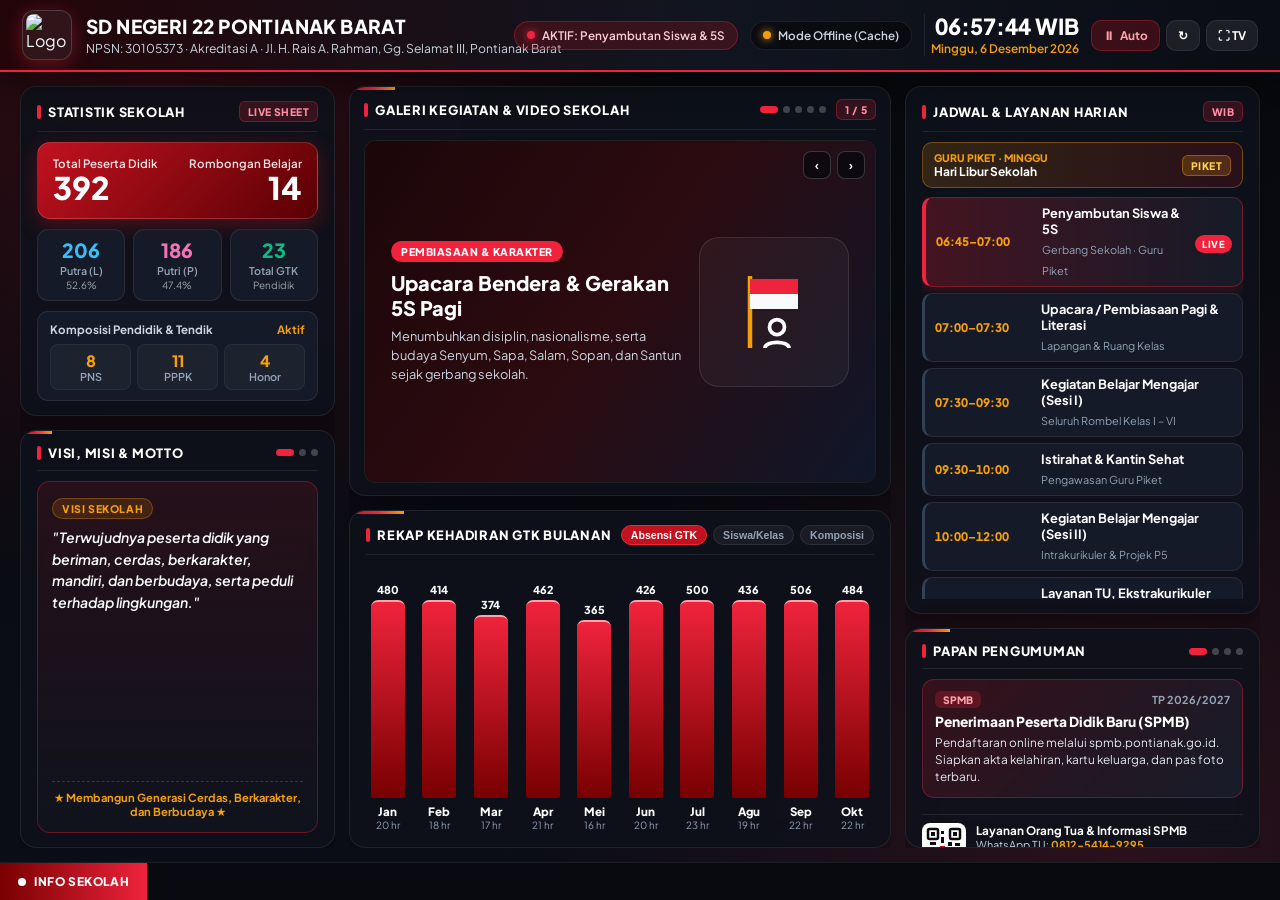
==== live-tv.html @ ff32690c "Upload lengkap beserta folder assets" ====
<!DOCTYPE html>
<html lang="id">
<head>
  <meta charset="UTF-8" />
  <meta name="viewport" content="width=device-width, initial-scale=1.0" />
  <title>Live TV Informasi — SD Negeri 22 Pontianak Barat</title>
  <link rel="preconnect" href="https://fonts.googleapis.com">
  <link rel="preconnect" href="https://fonts.gstatic.com" crossorigin>
  <link href="https://fonts.googleapis.com/css2?family=Plus+Jakarta+Sans:wght@400;500;600;700;800&display=swap" rel="stylesheet">
  <style>
    :root {
      --bg-void: #06080d;
      --bg-panel: rgba(14, 18, 27, 0.88);
      --bg-card: rgba(23, 29, 43, 0.85);
      --bg-card-hover: rgba(32, 40, 58, 0.95);
      --border: rgba(255, 255, 255, 0.08);
      --border-red: rgba(239, 35, 60, 0.35);
      --primary: #c1121f;
      --primary-bright: #ef233c;
      --primary-dark: #780000;
      --accent-gold: #f59e0b;
      --accent-emerald: #10b981;
      --accent-sky: #38bdf8;
      --accent-pink: #f472b6;
      --text-main: #f8fafc;
      --text-sub: #cbd5e1;
      --text-muted: #94a3b8;
    }

    * {
      box-sizing: border-box;
      margin: 0;
      padding: 0;
    }

    body {
      font-family: 'Plus Jakarta Sans', sans-serif;
      background-color: var(--bg-void);
      background-image:
        radial-gradient(circle at 12% 8%, rgba(193, 18, 31, 0.22) 0%, transparent 38%),
        radial-gradient(circle at 88% 92%, rgba(239, 35, 60, 0.14) 0%, transparent 42%),
        linear-gradient(180deg, #06080d 0%, #0b0e16 100%);
      color: var(--text-main);
      height: 100vh;
      overflow: hidden;
      display: flex;
      flex-direction: column;
      user-select: none;
    }

    /* ================= HEADER ================= */
    header {
      background: linear-gradient(90deg, rgba(36, 6, 10, 0.96) 0%, rgba(18, 22, 33, 0.96) 55%, rgba(10, 13, 20, 0.98) 100%);
      border-bottom: 2px solid var(--primary-bright);
      box-shadow: 0 6px 28px rgba(0, 0, 0, 0.55);
      padding: 10px 22px;
      display: flex;
      align-items: center;
      justify-content: space-between;
      gap: 14px;
      flex-shrink: 0;
      z-index: 20;
    }

    .brand {
      display: flex;
      align-items: center;
      gap: 14px;
      min-width: 0;
    }

    .brand-logo {
      width: 50px;
      height: 50px;
      object-fit: contain;
      border-radius: 12px;
      background: rgba(255, 255, 255, 0.06);
      padding: 3px;
      border: 1px solid rgba(255, 255, 255, 0.16);
      box-shadow: 0 4px 18px rgba(239, 35, 60, 0.35);
      flex-shrink: 0;
    }

    .brand-text h1 {
      font-size: 1.2rem;
      font-weight: 800;
      letter-spacing: 0.4px;
      color: #ffffff;
      display: flex;
      align-items: center;
      gap: 8px;
      flex-wrap: wrap;
    }

    .akreditasi-pill {
      font-size: 0.65rem;
      font-weight: 800;
      background: linear-gradient(135deg, #f59e0b, #d97706);
      color: #090b10;
      padding: 2px 8px;
      border-radius: 999px;
      letter-spacing: 0.5px;
    }

    .brand-text p {
      font-size: 0.76rem;
      color: var(--text-sub);
      margin-top: 2px;
      white-space: nowrap;
      overflow: hidden;
      text-overflow: ellipsis;
    }

    .header-right {
      display: flex;
      align-items: center;
      gap: 12px;
      flex-shrink: 0;
    }

    .status-chip {
      display: flex;
      align-items: center;
      gap: 7px;
      background: rgba(0, 0, 0, 0.42);
      border: 1px solid var(--border);
      padding: 6px 12px;
      border-radius: 999px;
      font-size: 0.73rem;
      font-weight: 600;
      color: var(--text-sub);
    }

    .status-chip.kbm-live {
      background: rgba(193, 18, 31, 0.22);
      border-color: var(--border-red);
      color: #fecdd3;
    }

    .dot {
      width: 8px;
      height: 8px;
      border-radius: 50%;
      background: var(--accent-emerald);
      box-shadow: 0 0 8px var(--accent-emerald);
      animation: pulse 2s infinite;
      flex-shrink: 0;
    }

    .dot.red {
      background: var(--primary-bright);
      box-shadow: 0 0 8px var(--primary-bright);
    }

    .dot.offline {
      background: var(--accent-gold);
      box-shadow: 0 0 8px var(--accent-gold);
    }

    @keyframes pulse {
      0%, 100% { opacity: 1; transform: scale(1); }
      50% { opacity: 0.45; transform: scale(0.85); }
    }

    .clock-box {
      text-align: right;
      padding-left: 6px;
      border-left: 1px solid var(--border);
    }

    .clock-time {
      font-size: 1.38rem;
      font-weight: 800;
      font-variant-numeric: tabular-nums;
      color: #ffffff;
      line-height: 1.1;
    }

    .clock-date {
      font-size: 0.74rem;
      color: var(--accent-gold);
      font-weight: 600;
      margin-top: 2px;
    }

    .ctrl-group {
      display: flex;
      align-items: center;
      gap: 6px;
    }

    .btn-ctrl {
      background: rgba(255, 255, 255, 0.07);
      border: 1px solid var(--border);
      color: #fff;
      padding: 7px 11px;
      border-radius: 10px;
      cursor: pointer;
      font-family: inherit;
      font-size: 0.74rem;
      font-weight: 700;
      display: inline-flex;
      align-items: center;
      gap: 5px;
      transition: all 0.2s ease;
    }

    .btn-ctrl:hover {
      background: var(--primary);
      border-color: var(--primary-bright);
    }

    .btn-ctrl.active-auto {
      background: rgba(193, 18, 31, 0.25);
      border-color: var(--border-red);
      color: #fda4af;
    }

    /* ================= MAIN 3-COLUMN GRID ================= */
    main {
      flex: 1;
      display: grid;
      grid-template-columns: 315px 1fr 355px;
      gap: 14px;
      padding: 14px 20px;
      overflow: hidden;
    }

    .col-stack {
      display: flex;
      flex-direction: column;
      gap: 14px;
      overflow: hidden;
      min-height: 0;
    }

    .panel {
      background: var(--bg-panel);
      backdrop-filter: blur(14px);
      border: 1px solid var(--border);
      border-radius: 16px;
      padding: 14px 16px;
      display: flex;
      flex-direction: column;
      overflow: hidden;
      position: relative;
      box-shadow: 0 10px 30px rgba(0, 0, 0, 0.35);
    }

    .panel-header {
      display: flex;
      align-items: center;
      justify-content: space-between;
      gap: 8px;
      padding-bottom: 9px;
      margin-bottom: 10px;
      border-bottom: 1px solid var(--border);
      flex-shrink: 0;
    }

    .panel-title {
      font-size: 0.8rem;
      font-weight: 800;
      text-transform: uppercase;
      letter-spacing: 0.75px;
      color: #ffffff;
      display: flex;
      align-items: center;
      gap: 7px;
    }

    .panel-title::before {
      content: "";
      width: 4px;
      height: 14px;
      border-radius: 4px;
      background: var(--primary-bright);
      display: inline-block;
    }

    .badge-tag {
      font-size: 0.65rem;
      font-weight: 800;
      background: rgba(239, 35, 60, 0.18);
      color: #ff8fa3;
      padding: 3px 8px;
      border-radius: 6px;
      border: 1px solid rgba(239, 35, 60, 0.35);
      letter-spacing: 0.4px;
    }

    /* Progress Bar untuk Auto-Swipe */
    .swipe-progress {
      position: absolute;
      top: 0;
      left: 0;
      height: 3px;
      width: 0%;
      background: linear-gradient(90deg, var(--primary), var(--primary-bright), var(--accent-gold));
      transition: width 0.25s linear;
      z-index: 10;
    }

    /* Dots Navigasi Carousel */
    .carousel-dots {
      display: flex;
      align-items: center;
      gap: 5px;
    }

    .c-dot {
      width: 7px;
      height: 7px;
      border-radius: 999px;
      background: rgba(255, 255, 255, 0.22);
      border: none;
      cursor: pointer;
      transition: all 0.25s ease;
    }

    .c-dot.active {
      width: 18px;
      background: var(--primary-bright);
    }

    /* ================= KOLOM KIRI: STATISTIK & VISI-MISI ================= */
    .hero-stat {
      background: linear-gradient(135deg, var(--primary) 0%, #590004 100%);
      border: 1px solid rgba(255, 255, 255, 0.15);
      border-radius: 13px;
      padding: 13px 15px;
      display: flex;
      justify-content: space-between;
      align-items: center;
      margin-bottom: 10px;
      box-shadow: 0 6px 20px rgba(193, 18, 31, 0.35);
    }

    .hero-stat .label {
      font-size: 0.72rem;
      color: rgba(255, 255, 255, 0.88);
      font-weight: 600;
    }

    .hero-stat .value {
      font-size: 1.95rem;
      font-weight: 800;
      line-height: 1.1;
      color: #ffffff;
    }

    .stat-grid-3 {
      display: grid;
      grid-template-columns: repeat(3, 1fr);
      gap: 8px;
      margin-bottom: 10px;
    }

    .stat-card {
      background: var(--bg-card);
      border: 1px solid var(--border);
      border-radius: 11px;
      padding: 9px 6px;
      text-align: center;
    }

    .stat-card .num {
      font-size: 1.22rem;
      font-weight: 800;
      line-height: 1.15;
    }

    .stat-card .lbl {
      font-size: 0.67rem;
      color: var(--text-muted);
      font-weight: 600;
      margin-top: 2px;
    }

    .stat-card .pct {
      font-size: 0.62rem;
      color: var(--text-sub);
      opacity: 0.75;
      margin-top: 2px;
    }

    .gtk-card {
      background: var(--bg-card);
      border: 1px solid var(--border);
      border-radius: 11px;
      padding: 10px 12px;
    }

    .gtk-title {
      font-size: 0.72rem;
      font-weight: 700;
      color: var(--text-sub);
      margin-bottom: 7px;
      display: flex;
      justify-content: space-between;
    }

    .gtk-pills {
      display: grid;
      grid-template-columns: repeat(3, 1fr);
      gap: 6px;
    }

    .gtk-pill {
      background: rgba(255, 255, 255, 0.04);
      border: 1px solid rgba(255, 255, 255, 0.05);
      border-radius: 8px;
      padding: 6px 4px;
      text-align: center;
      font-size: 0.68rem;
      color: var(--text-muted);
      font-weight: 600;
    }

    .gtk-pill strong {
      display: block;
      font-size: 0.98rem;
      color: var(--accent-gold);
      font-weight: 800;
    }

    /* Visi & Misi Auto-Swipe Box */
    .visimisi-stage {
      flex: 1;
      background: linear-gradient(180deg, rgba(193, 18, 31, 0.14) 0%, rgba(16, 20, 30, 0.92) 100%);
      border: 1px solid var(--border-red);
      border-radius: 13px;
      padding: 14px;
      display: flex;
      flex-direction: column;
      justify-content: space-between;
      overflow: hidden;
      animation: fadeSlide 0.45s ease;
    }

    @keyframes fadeSlide {
      from { opacity: 0; transform: translateY(6px); }
      to { opacity: 1; transform: translateY(0); }
    }

    .vm-badge {
      display: inline-block;
      font-size: 0.66rem;
      font-weight: 800;
      text-transform: uppercase;
      letter-spacing: 0.6px;
      color: var(--accent-gold);
      background: rgba(245, 158, 11, 0.14);
      border: 1px solid rgba(245, 158, 11, 0.3);
      padding: 3px 9px;
      border-radius: 999px;
      margin-bottom: 8px;
      align-self: flex-start;
    }

    .vm-quote {
      font-size: 0.88rem;
      line-height: 1.55;
      color: #f8fafc;
      font-weight: 600;
      font-style: italic;
    }

    .vm-list {
      list-style: none;
      display: flex;
      flex-direction: column;
      gap: 7px;
    }

    .vm-list li {
      font-size: 0.77rem;
      line-height: 1.42;
      color: #e2e8f0;
      display: flex;
      align-items: flex-start;
      gap: 8px;
    }

    .vm-num {
      width: 18px;
      height: 18px;
      border-radius: 50%;
      background: var(--primary);
      color: #fff;
      font-size: 0.65rem;
      font-weight: 800;
      display: flex;
      align-items: center;
      justify-content: center;
      flex-shrink: 0;
      margin-top: 1px;
    }

    .motto-strip {
      margin-top: 10px;
      padding-top: 8px;
      border-top: 1px dashed rgba(255, 255, 255, 0.15);
      font-size: 0.7rem;
      color: var(--accent-gold);
      font-weight: 700;
      text-align: center;
    }

    /* ================= KOLOM TENGAH: MULTIMEDIA & GRAFIK ================= */
    .media-panel {
      flex: 1.25;
      min-height: 250px;
      padding: 12px 14px;
    }

    .media-viewport {
      flex: 1;
      position: relative;
      border-radius: 12px;
      overflow: hidden;
      background: #05070b;
      border: 1px solid rgba(255, 255, 255, 0.1);
      display: flex;
      align-items: center;
      justify-content: center;
    }

    .media-viewport img,
    .media-viewport video,
    .media-viewport iframe {
      width: 100%;
      height: 100%;
      object-fit: cover;
      border: none;
      display: block;
    }

    /* Ilustrasi SVG Kustom bertema Sekolah jika media berupa slide ilustrasi */
    .illustration-slide {
      width: 100%;
      height: 100%;
      display: flex;
      align-items: center;
      justify-content: space-between;
      padding: 20px 26px;
      background: linear-gradient(125deg, #1b0609 0%, #2c0b10 48%, #0f172a 100%);
      gap: 18px;
    }

    .illus-text {
      flex: 1;
      z-index: 2;
    }

    .illus-tag {
      display: inline-block;
      background: var(--primary-bright);
      color: #fff;
      font-size: 0.66rem;
      font-weight: 800;
      padding: 4px 10px;
      border-radius: 999px;
      margin-bottom: 8px;
      letter-spacing: 0.5px;
    }

    .illus-text h3 {
      font-size: 1.25rem;
      font-weight: 800;
      color: #fff;
      line-height: 1.28;
      margin-bottom: 6px;
    }

    .illus-text p {
      font-size: 0.8rem;
      color: #cbd5e1;
      line-height: 1.5;
    }

    .illus-graphic {
      width: 150px;
      height: 150px;
      flex-shrink: 0;
      display: flex;
      align-items: center;
      justify-content: center;
      background: rgba(255, 255, 255, 0.04);
      border: 1px solid rgba(255, 255, 255, 0.1);
      border-radius: 20px;
      padding: 14px;
    }

    .media-overlay {
      position: absolute;
      left: 0;
      right: 0;
      bottom: 0;
      background: linear-gradient(180deg, transparent 0%, rgba(5, 7, 12, 0.94) 55%);
      padding: 24px 16px 12px 16px;
      display: flex;
      align-items: flex-end;
      justify-content: space-between;
      gap: 12px;
      pointer-events: none;
    }

    .media-caption h4 {
      font-size: 0.92rem;
      font-weight: 800;
      color: #fff;
    }

    .media-caption p {
      font-size: 0.74rem;
      color: var(--text-sub);
      margin-top: 2px;
    }

    .media-nav-btns {
      position: absolute;
      top: 10px;
      right: 10px;
      display: flex;
      gap: 6px;
      z-index: 5;
    }

    .btn-mini {
      width: 28px;
      height: 28px;
      border-radius: 8px;
      background: rgba(6, 8, 13, 0.72);
      border: 1px solid rgba(255, 255, 255, 0.18);
      color: #fff;
      font-size: 0.8rem;
      font-weight: 800;
      cursor: pointer;
      display: flex;
      align-items: center;
      justify-content: center;
      transition: background 0.2s;
    }

    .btn-mini:hover {
      background: var(--primary-bright);
    }

    /* Grafik Panel (Lower Center) */
    .chart-panel {
      flex: 1;
      min-height: 210px;
    }

    .chart-tabs {
      display: flex;
      gap: 6px;
    }

    .chart-tab {
      background: rgba(255, 255, 255, 0.05);
      border: 1px solid var(--border);
      color: var(--text-muted);
      font-size: 0.66rem;
      font-weight: 700;
      padding: 3px 9px;
      border-radius: 999px;
      cursor: pointer;
      transition: all 0.2s;
    }

    .chart-tab.active {
      background: var(--primary);
      border-color: var(--primary-bright);
      color: #fff;
    }

    .chart-body {
      flex: 1;
      display: flex;
      flex-direction: column;
      justify-content: flex-end;
      min-height: 0;
      animation: fadeSlide 0.4s ease;
    }

    .bars-wrap {
      flex: 1;
      display: flex;
      align-items: flex-end;
      justify-content: space-between;
      gap: 8px;
      padding-top: 18px;
      padding-bottom: 2px;
    }

    .bar-col {
      flex: 1;
      height: 100%;
      display: flex;
      flex-direction: column;
      align-items: center;
      justify-content: flex-end;
    }

    .bar-val {
      font-size: 0.68rem;
      font-weight: 800;
      color: #f8fafc;
      margin-bottom: 4px;
    }

    .bar-fill {
      width: 100%;
      max-width: 34px;
      background: linear-gradient(180deg, var(--primary-bright) 0%, var(--primary-dark) 100%);
      border-top: 2px solid #fda4af;
      border-radius: 7px 7px 2px 2px;
      transition: height 0.6s cubic-bezier(0.22, 1, 0.36, 1);
      min-height: 8px;
    }

    .bar-fill.gold {
      background: linear-gradient(180deg, #fbbf24 0%, #b45309 100%);
      border-top-color: #fef08a;
    }

    .bar-lbl {
      font-size: 0.72rem;
      font-weight: 800;
      color: #fff;
      margin-top: 6px;
    }

    .bar-sub {
      font-size: 0.62rem;
      color: var(--text-muted);
    }

    /* Grafik Komposisi Horizontal (Slide Grafik 3) */
    .comp-grid {
      display: flex;
      flex-direction: column;
      justify-content: center;
      gap: 12px;
      height: 100%;
    }

    .comp-item {
      background: var(--bg-card);
      border: 1px solid var(--border);
      border-radius: 10px;
      padding: 10px 12px;
    }

    .comp-head {
      display: flex;
      justify-content: space-between;
      font-size: 0.75rem;
      font-weight: 700;
      margin-bottom: 6px;
    }

    .comp-track {
      height: 12px;
      border-radius: 999px;
      background: rgba(255, 255, 255, 0.08);
      overflow: hidden;
      display: flex;
    }

    .comp-seg {
      height: 100%;
      transition: width 0.6s ease;
    }

    /* ================= KOLOM KANAN: JADWAL & PENGUMUMAN ================= */
    .piket-banner {
      background: linear-gradient(90deg, rgba(245, 158, 11, 0.16), rgba(193, 18, 31, 0.16));
      border: 1px solid rgba(245, 158, 11, 0.35);
      border-radius: 10px;
      padding: 8px 11px;
      margin-bottom: 9px;
      display: flex;
      align-items: center;
      justify-content: space-between;
      gap: 8px;
      flex-shrink: 0;
    }

    .piket-banner .p-lbl {
      font-size: 0.65rem;
      font-weight: 800;
      color: var(--accent-gold);
      text-transform: uppercase;
    }

    .piket-banner .p-val {
      font-size: 0.75rem;
      font-weight: 700;
      color: #fff;
    }

    .jadwal-list {
      display: flex;
      flex-direction: column;
      gap: 6px;
      overflow-y: auto;
    }

    .jadwal-item {
      display: grid;
      grid-template-columns: 96px 1fr auto;
      align-items: center;
      gap: 10px;
      background: var(--bg-card);
      border: 1px solid var(--border);
      border-left: 3px solid #334155;
      border-radius: 10px;
      padding: 7px 10px;
      transition: all 0.25s ease;
    }

    .jadwal-item.active {
      background: linear-gradient(90deg, rgba(239, 35, 60, 0.25), var(--bg-card));
      border-color: var(--border-red);
      border-left: 4px solid var(--primary-bright);
      box-shadow: 0 4px 14px rgba(239, 35, 60, 0.2);
    }

    .jadwal-time {
      font-size: 0.74rem;
      font-weight: 800;
      color: var(--accent-gold);
      font-variant-numeric: tabular-nums;
    }

    .jadwal-info h4 {
      font-size: 0.8rem;
      font-weight: 700;
      color: #fff;
      line-height: 1.25;
    }

    .jadwal-info span {
      font-size: 0.68rem;
      color: var(--text-muted);
    }

    .badge-now {
      background: var(--primary-bright);
      color: #fff;
      font-size: 0.6rem;
      font-weight: 800;
      padding: 3px 7px;
      border-radius: 999px;
      letter-spacing: 0.4px;
      animation: pulse 1.8s infinite;
    }

    /* Pengumuman Panel */
    .pengumuman-panel {
      flex: 1;
      min-height: 220px;
    }

    .info-spotlight {
      background: linear-gradient(135deg, rgba(193, 18, 31, 0.22), rgba(23, 29, 43, 0.95));
      border: 1px solid var(--border-red);
      border-radius: 12px;
      padding: 11px 12px;
      margin-bottom: 8px;
      flex-shrink: 0;
      animation: fadeSlide 0.4s ease;
    }

    .info-top {
      display: flex;
      justify-content: space-between;
      align-items: center;
      margin-bottom: 5px;
    }

    .info-cat {
      font-size: 0.64rem;
      font-weight: 800;
      padding: 2px 8px;
      border-radius: 6px;
      background: rgba(56, 189, 248, 0.2);
      color: #7dd3fc;
      text-transform: uppercase;
    }

    .info-cat.SPMB { background: rgba(239, 35, 60, 0.25); color: #fda4af; }
    .info-cat.AKADEMIK { background: rgba(16, 185, 129, 0.22); color: #6ee7b7; }
    .info-cat.KEGIATAN { background: rgba(245, 158, 11, 0.22); color: #fcd34d; }

    .info-date {
      font-size: 0.68rem;
      color: var(--text-muted);
      font-weight: 700;
    }

    .info-spotlight h4 {
      font-size: 0.86rem;
      font-weight: 800;
      color: #fff;
      margin-bottom: 4px;
    }

    .info-spotlight p {
      font-size: 0.74rem;
      line-height: 1.45;
      color: #e2e8f0;
    }

    .info-mini-list {
      display: flex;
      flex-direction: column;
      gap: 6px;
      overflow-y: auto;
      flex: 1;
    }

    .info-mini-item {
      background: var(--bg-card);
      border: 1px solid var(--border);
      border-radius: 9px;
      padding: 7px 10px;
      display: flex;
      align-items: center;
      justify-content: space-between;
      gap: 8px;
      cursor: pointer;
      transition: all 0.2s;
    }

    .info-mini-item.active {
      border-color: var(--primary-bright);
      background: rgba(193, 18, 31, 0.14);
    }

    .info-mini-item h5 {
      font-size: 0.75rem;
      font-weight: 700;
      color: #f8fafc;
      white-space: nowrap;
      overflow: hidden;
      text-overflow: ellipsis;
    }

    .qr-footer-box {
      margin-top: 8px;
      padding-top: 8px;
      border-top: 1px solid var(--border);
      display: flex;
      align-items: center;
      gap: 10px;
      flex-shrink: 0;
    }

    .qr-box {
      width: 44px;
      height: 44px;
      background: #fff;
      border-radius: 8px;
      padding: 4px;
      flex-shrink: 0;
    }

    .qr-text {
      font-size: 0.68rem;
      color: var(--text-sub);
      line-height: 1.35;
    }

    .qr-text strong {
      color: #fff;
      display: block;
      font-size: 0.73rem;
    }

    /* ================= FOOTER MARQUEE ================= */
    footer {
      background: #080a0f;
      border-top: 1px solid var(--border);
      height: 38px;
      display: flex;
      align-items: center;
      flex-shrink: 0;
      z-index: 20;
    }

    .ticker-label {
      background: linear-gradient(90deg, var(--primary-dark), var(--primary-bright));
      color: #fff;
      font-size: 0.74rem;
      font-weight: 800;
      padding: 0 18px;
      height: 100%;
      display: flex;
      align-items: center;
      gap: 8px;
      letter-spacing: 0.6px;
      flex-shrink: 0;
    }

    .ticker-wrap {
      flex: 1;
      overflow: hidden;
      white-space: nowrap;
    }

    .ticker-text {
      display: inline-block;
      padding-left: 100%;
      font-size: 0.82rem;
      font-weight: 600;
      color: #f1f5f9;
      animation: marquee 34s linear infinite;
    }

    @keyframes marquee {
      0% { transform: translateX(0); }
      100% { transform: translateX(-100%); }
    }

    /* Custom Scrollbar Halus */
    ::-webkit-scrollbar { width: 4px; height: 4px; }
    ::-webkit-scrollbar-track { background: transparent; }
    ::-webkit-scrollbar-thumb { background: rgba(255, 255, 255, 0.15); border-radius: 4px; }

    /* ================= RESPONSIF TABLET & MOBILE ================= */
    @media (max-width: 1180px) {
      body { height: auto; overflow-y: auto; }
      main { grid-template-columns: 1fr; overflow: visible; }
      header { flex-wrap: wrap; }
      .media-viewport { min-height: 240px; }
    }
  </style>
</head>
<body>

  <!-- HEADER UTAMA -->
  <header>
    <div class="brand">
      <img
        class="brand-logo"
        src="https://lh3.googleusercontent.com/d/1qIecAxdkPr3Aswl0EKl4QcpUTXXmB_S0"
        alt="Logo SDN 22 Ptk Barat"
        onerror="this.onerror=null;this.src='https://placehold.co/96x96/c1121f/ffffff?text=SDN+22';"
      >
      <div class="brand-text">
        <h1>SD NEGERI 22 PONTIANAK BARAT</h1>
        <p>NPSN: 30105373 · Akreditasi A · Jl. H. Rais A. Rahman, Gg. Selamat III, Pontianak Barat</p>
      </div>
    </div>

    <div class="header-right">
      <!-- Status KBM / Layanan Real-Time -->
      <div class="status-chip kbm-live" id="kbmStatusChip">
        <span class="dot red"></span>
        <span id="kbmStatusText">Memuat Status KBM...</span>
      </div>

      <!-- Status Sinkronisasi Google Spreadsheet -->
      <div class="status-chip" title="Status koneksi ke Google Sheets Apps Script">
        <span class="dot" id="statusDot"></span>
        <span id="statusText">Menghubungkan...</span>
      </div>

      <!-- Jam & Tanggal Real-Time -->
      <div class="clock-box">
        <div class="clock-time" id="clockTime">00:00:00 WIB</div>
        <div class="clock-date" id="clockDate">Memuat tanggal...</div>
      </div>

      <!-- Tombol Kontrol Layar TV -->
      <div class="ctrl-group">
        <button class="btn-ctrl active-auto" id="btnAutoToggle" onclick="toggleAutoSwipe()" title="Jeda atau Jalankan Auto-Swipe">
          <span id="autoIcon">⏸</span> <span id="autoLabel">Auto</span>
        </button>
        <button class="btn-ctrl" onclick="fetchSheetData(true)" title="Perbarui Data Sekarang">↻</button>
        <button class="btn-ctrl" onclick="toggleFullScreen()" title="Tampilan Layar Penuh TV">⛶ TV</button>
      </div>
    </div>
  </header>

  <!-- KONTEN UTAMA 3 KOLOM -->
  <main>
    <!-- ================= KOLOM KIRI: STATISTIK & VISI-MISI ================= -->
    <section class="col-stack">
      <!-- Panel Data Jumlah Siswa & GTK -->
      <div class="panel">
        <div class="panel-header">
          <div class="panel-title">Statistik Sekolah</div>
          <span class="badge-tag">LIVE SHEET</span>
        </div>

        <div class="hero-stat">
          <div>
            <div class="label">Total Peserta Didik</div>
            <div class="value" id="totalSiswa">392</div>
          </div>
          <div style="text-align:right">
            <div class="label">Rombongan Belajar</div>
            <div class="value" id="statRombel">14</div>
          </div>
        </div>

        <div class="stat-grid-3">
          <div class="stat-card">
            <div class="num" id="statLaki" style="color:var(--accent-sky)">206</div>
            <div class="lbl">Putra (L)</div>
            <div class="pct" id="pctLaki">52.6%</div>
          </div>
          <div class="stat-card">
            <div class="num" id="statPerempuan" style="color:var(--accent-pink)">186</div>
            <div class="lbl">Putri (P)</div>
            <div class="pct" id="pctPerempuan">47.4%</div>
          </div>
          <div class="stat-card">
            <div class="num" id="totalGtk" style="color:var(--accent-emerald)">23</div>
            <div class="lbl">Total GTK</div>
            <div class="pct">Pendidik</div>
          </div>
        </div>

        <div class="gtk-card">
          <div class="gtk-title">
            <span>Komposisi Pendidik & Tendik</span>
            <span style="color:var(--accent-gold)">Aktif</span>
          </div>
          <div class="gtk-pills">
            <div class="gtk-pill"><strong id="statPns">8</strong>PNS</div>
            <div class="gtk-pill"><strong id="statPppk">11</strong>PPPK</div>
            <div class="gtk-pill"><strong id="statHonor">4</strong>Honor</div>
          </div>
        </div>
      </div>

      <!-- Panel Visi, Misi & Motto (Auto-Swipe) -->
      <div class="panel" style="flex:1" id="vmPanel">
        <div class="swipe-progress" id="vmProgress"></div>
        <div class="panel-header">
          <div class="panel-title">Visi, Misi & Motto</div>
          <div class="carousel-dots" id="vmDots"></div>
        </div>
        <div class="visimisi-stage" id="vmContainer"></div>
      </div>
    </section>

    <!-- ================= KOLOM TENGAH: MULTIMEDIA & GRAFIK ================= -->
    <section class="col-stack">
      <!-- Panel Auto-Swipe Video & Galeri Kegiatan -->
      <div class="panel media-panel" id="mediaPanel">
        <div class="swipe-progress" id="mediaProgress"></div>
        <div class="panel-header">
          <div class="panel-title">Galeri Kegiatan & Video Sekolah</div>
          <div style="display:flex;align-items:center;gap:10px">
            <div class="carousel-dots" id="mediaDots"></div>
            <span class="badge-tag" id="mediaCounter">1 / 5</span>
          </div>
        </div>

        <div class="media-viewport" id="mediaViewport">
          <!-- Konten Video / Gambar / Ilustrasi dirender via JS -->
        </div>
      </div>

      <!-- Panel Auto-Swipe Grafik Interaktif -->
      <div class="panel chart-panel" id="chartPanel">
        <div class="swipe-progress" id="chartProgress"></div>
        <div class="panel-header">
          <div class="panel-title" id="chartHeading">Rekap Kehadiran GTK Bulanan</div>
          <div class="chart-tabs" id="chartTabs">
            <button class="chart-tab active" onclick="setChartSlide(0)">Absensi GTK</button>
            <button class="chart-tab" onclick="setChartSlide(1)">Siswa/Kelas</button>
            <button class="chart-tab" onclick="setChartSlide(2)">Komposisi</button>
          </div>
        </div>
        <div class="chart-body" id="chartContainer"></div>
      </div>
    </section>

    <!-- ================= KOLOM KANAN: JADWAL, PIKET & PENGUMUMAN ================= -->
    <section class="col-stack">
      <!-- Panel Jadwal Harian & Guru Piket -->
      <div class="panel">
        <div class="panel-header">
          <div class="panel-title">Jadwal & Layanan Harian</div>
          <span class="badge-tag" id="jadwalBadge">WIB</span>
        </div>

        <!-- Info Guru Piket Otomatis Sesuai Hari -->
        <div class="piket-banner">
          <div>
            <div class="p-lbl" id="piketHariLabel">Guru Piket Hari Ini</div>
            <div class="p-val" id="piketNamaText">Tim Guru Piket & Layanan TU SDN 22</div>
          </div>
          <span class="badge-tag" style="background:rgba(245,158,11,0.2);color:#fcd34d;border-color:rgba(245,158,11,0.4)">PIKET</span>
        </div>

        <div class="jadwal-list" id="jadwalContainer"></div>
      </div>

      <!-- Panel Pengumuman Terkini (Auto-Spotlight) -->
      <div class="panel pengumuman-panel" id="infoPanel">
        <div class="swipe-progress" id="infoProgress"></div>
        <div class="panel-header">
          <div class="panel-title">Papan Pengumuman</div>
          <div class="carousel-dots" id="infoDots"></div>
        </div>

        <div id="infoSpotlight"></div>
        <div class="info-mini-list" id="infoMiniList"></div>

        <!-- QR Code Layanan Orang Tua -->
        <div class="qr-footer-box">
          <div class="qr-box" aria-label="QR Layanan Sekolah">
            <!-- Ilustrasi QR Code Portal & Layanan WA -->
            <svg viewBox="0 0 36 36" width="100%" height="100%" fill="#090b10">
              <rect x="2" y="2" width="10" height="10" rx="1.5" fill="none" stroke="#090b10" stroke-width="2.5"/>
              <rect x="5" y="5" width="4" height="4"/>
              <rect x="24" y="2" width="10" height="10" rx="1.5" fill="none" stroke="#090b10" stroke-width="2.5"/>
              <rect x="27" y="5" width="4" height="4"/>
              <rect x="2" y="24" width="10" height="10" rx="1.5" fill="none" stroke="#090b10" stroke-width="2.5"/>
              <rect x="5" y="27" width="4" height="4"/>
              <rect x="15" y="4" width="3" height="3"/><rect x="15" y="10" width="3" height="6"/>
              <rect x="4" y="15" width="6" height="3"/><rect x="14" y="19" width="5" height="5" fill="#c1121f"/>
              <rect x="22" y="15" width="4" height="4"/><rect x="29" y="16" width="5" height="3"/>
              <rect x="22" y="23" width="3" height="6"/><rect x="28" y="25" width="6" height="4"/>
              <rect x="15" y="28" width="4" height="6"/>
            </svg>
          </div>
          <div class="qr-text">
            <strong>Layanan Orang Tua & Informasi SPMB</strong>
            WhatsApp TU: <span style="color:var(--accent-gold);font-weight:700">0812-5414-9295</span><br/>
            Portal Resmi: <span style="color:#fff">eenking.github.io</span>
          </div>
        </div>
      </div>
    </section>
  </main>

  <!-- FOOTER MARQUEE RUNNING TEXT -->
  <footer>
    <div class="ticker-label">
      <span class="dot" style="background:#fff;box-shadow:none"></span>
      INFO SEKOLAH
    </div>
    <div class="ticker-wrap">
      <div class="ticker-text" id="marqueeText">
        Selamat Datang di SD Negeri 22 Pontianak Barat (NPSN: 30105373 · Akreditasi A) — Motto: Membangun Generasi Cerdas, Berkarakter, dan Berbudaya — Alamat: Jl. H. Rais A. Rahman, Gg. Selamat III, Sungai Jawi Dalam, Pontianak Barat — Layanan WhatsApp: 0812-5414-9295
      </div>
    </div>
  </footer>

  <script>
    // URL Web App Google Apps Script SDN 22 Pontianak Barat
    const API_URL = "https://script.google.com/macros/s/AKfycbzoXRDrEE3zCWzteGM8pSROpxkrbpqvndRktplIepkM849jxatet1js9SDUXvLSWtGx/exec";

    // State Global Aplikasi
    let isAutoPlaying = true;
    let mediaIndex = 0;
    let vmIndex = 0;
    let chartIndex = 0;
    let infoIndex = 0;
    let tickCounter = 0;

    // Data Default & Referensi SDN 22 Pontianak Barat (termasuk materi dari eenking.github.io)
    let appData = {
      statistik: {
        laki: 206,
        perempuan: 186,
        rombel: 14,
        pns: 8,
        pppk: 11,
        honor: 4,
        visi: "Terwujudnya peserta didik yang beriman, cerdas, berkarakter, mandiri, dan berbudaya, serta peduli terhadap lingkungan.",
        motto: "Membangun Generasi Cerdas, Berkarakter, dan Berbudaya",
        marquee: "Selamat Datang di SD Negeri 22 Pontianak Barat (NPSN: 30105373 · Akreditasi A) — Motto: Membangun Generasi Cerdas, Berkarakter, dan Berbudaya — Alamat: Jl. H. Rais A. Rahman, Gg. Selamat III, Sungai Jawi Dalam, Pontianak Barat — Layanan WhatsApp: 0812-5414-9295"
      },
      misi: [
        "Menanamkan keimanan, ketakwaan kepada Tuhan Yang Maha Esa, serta pembiasaan akhlak mulia dalam kehidupan sehari-hari.",
        "Melaksanakan pembelajaran aktif, inovatif, kreatif, dan menyenangkan berbasis Kurikulum Merdeka.",
        "Mengembangkan budaya literasi, numerasi, dan penguatan karakter Profil Pelajar Pancasila.",
        "Menumbuhkan kemandirian, bakat, serta prestasi akademik maupun non-akademik peserta didik.",
        "Mewujudkan lingkungan sekolah yang bersih, sehat, hijau, aman, dan ramah anak."
      ],
      media: [
        {
          tipe: "ilustrasi",
          ikon: "upacara",
          kategori: "PEMBIASAAN & KARAKTER",
          judul: "Upacara Bendera & Gerakan 5S Pagi",
          deskripsi: "Menumbuhkan disiplin, nasionalisme, serta budaya Senyum, Sapa, Salam, Sopan, dan Santun sejak gerbang sekolah."
        },
        {
          tipe: "ilustrasi",
          ikon: "belajar",
          kategori: "AKADEMIK & LITERASI",
          judul: "Pembelajaran Aktif & Literasi Sekolah",
          deskripsi: "Proses belajar mengajar interaktif di 14 rombongan belajar Kelas I – VI yang berpusat pada peserta didik."
        },
        {
          tipe: "ilustrasi",
          ikon: "kantin",
          kategori: "LINGKUNGAN & KESEHATAN",
          judul: "Kantin Sehat & Gerakan Jumat Bersih",
          deskripsi: "Edukasi jajanan bergizi tanpa plastik berlebih serta kepedulian menjaga kebersihan lingkungan SDN 22 Pontianak Barat."
        },
        {
          tipe: "ilustrasi",
          ikon: "ekskul",
          kategori: "BAKAT & EKSTRAKURIKULER",
          judul: "Pramuka, Seni Budaya & Olahraga",
          deskripsi: "Wadah pengembangan minat, bakat, kepemimpinan, dan sportivitas peserta didik di luar jam intrakurikuler."
        },
        {
          tipe: "ilustrasi",
          ikon: "prestasi",
          kategori: "PRESTASI SEKOLAH",
          judul: "Generasi Berprestasi & Berbudaya",
          deskripsi: "Apresiasi capaian peserta didik dan pendidik SD Negeri 22 Pontianak Barat di tingkat kecamatan hingga kota."
        }
      ],
      absensi: [
        { bulan: "Jan", hari: 20, hadir: 480 }, { bulan: "Feb", hari: 18, hadir: 414 },
        { bulan: "Mar", hari: 17, hadir: 374 }, { bulan: "Apr", hari: 21, hadir: 462 },
        { bulan: "Mei", hari: 16, hadir: 365 }, { bulan: "Jun", hari: 20, hadir: 426 },
        { bulan: "Jul", hari: 23, hadir: 500 }, { bulan: "Agu", hari: 19, hadir: 436 },
        { bulan: "Sep", hari: 22, hadir: 506 }, { bulan: "Okt", hari: 22, hadir: 484 }
      ],
      kelas: [
        { tingkat: "Kelas I", rombel: "2 Rombel", jumlah: 62 },
        { tingkat: "Kelas II", rombel: "2 Rombel", jumlah: 64 },
        { tingkat: "Kelas III", rombel: "2 Rombel", jumlah: 65 },
        { tingkat: "Kelas IV", rombel: "3 Rombel", jumlah: 68 },
        { tingkat: "Kelas V", rombel: "3 Rombel", jumlah: 69 },
        { tingkat: "Kelas VI", rombel: "2 Rombel", jumlah: 64 }
      ],
      jadwal: [
        { mulai: "06:45", selesai: "07:00", kegiatan: "Penyambutan Siswa & 5S", keterangan: "Gerbang Sekolah · Guru Piket" },
        { mulai: "07:00", selesai: "07:30", kegiatan: "Upacara / Pembiasaan Pagi & Literasi", keterangan: "Lapangan & Ruang Kelas" },
        { mulai: "07:30", selesai: "09:30", kegiatan: "Kegiatan Belajar Mengajar (Sesi I)", keterangan: "Seluruh Rombel Kelas I – VI" },
        { mulai: "09:30", selesai: "10:00", kegiatan: "Istirahat & Kantin Sehat", keterangan: "Pengawasan Guru Piket" },
        { mulai: "10:00", selesai: "12:00", kegiatan: "Kegiatan Belajar Mengajar (Sesi II)", keterangan: "Intrakurikuler & Projek P5" },
        { mulai: "12:00", selesai: "15:30", kegiatan: "Layanan TU, Ekstrakurikuler & Operator", keterangan: "Ruang Kantor & Lapangan" }
      ],
      piket: {
        Senin: "Guru Piket Senin & Staf TU",
        Selasa: "Guru Piket Selasa & Staf TU",
        Rabu: "Guru Piket Rabu & Staf TU",
        Kamis: "Guru Piket Kamis & Staf TU",
        Jumat: "Guru Piket Jumat & Koordinator Jumat Bersih",
        Sabtu: "Tim Ekstrakurikuler & Layanan Administrasi",
        Minggu: "Hari Libur Sekolah"
      },
      pengumuman: [
        { kategori: "SPMB", tanggal: "TP 2026/2027", judul: "Penerimaan Peserta Didik Baru (SPMB)", isi: "Pendaftaran online melalui spmb.pontianak.go.id. Siapkan akta kelahiran, kartu keluarga, dan pas foto terbaru." },
        { kategori: "AKADEMIK", tanggal: "E-Rapor SD", judul: "Jadwal Penilaian Sumatif & E-Rapor", isi: "Jadwal penilaian akhir semester diumumkan melalui wali kelas dan kalender pendidikan sekolah." },
        { kategori: "KEGIATAN", tanggal: "Pembiasaan", judul: "Kantin Sehat & Jumat Bersih", isi: "Program pembiasaan sekolah untuk menjaga kesehatan gizi dan kebersihan lingkungan SDN 22." },
        { kategori: "LAYANAN", tanggal: "Info TU", judul: "Aktivasi Token SPMB SMP & Legalisir", isi: "Layanan orang tua dibuka Senin – Jumat pukul 07.00 – 15.30 WIB atau via WA 0812-5414-9295." }
      ]
    };

    /* ================= HELPER KONVERSI LINK MEDIA ================= */
    function normalizeMediaUrl(url) {
      if (!url) return "";
      const str = String(url).trim();
      // Konversi otomatis link Google Drive menjadi direct image
      const driveMatch = str.match(/drive\.google\.com\/(?:file\/d\/|open\?id=)([a-zA-Z0-9_-]+)/);
      if (driveMatch && driveMatch[1]) {
        return `https://lh3.googleusercontent.com/d/${driveMatch[1]}`;
      }
      return str;
    }

    function getYouTubeEmbedUrl(url) {
      if (!url) return null;
      const str = String(url).trim();
      const match = str.match(/(?:youtube\.com\/(?:watch\?v=|embed\/|shorts\/)|youtu\.be\/)([a-zA-Z0-9_-]{11})/);
      if (match && match[1]) {
        const id = match[1];
        return `https://www.youtube.com/embed/${id}?autoplay=1&mute=1&loop=1&playlist=${id}&controls=0&modestbranding=1&rel=0`;
      }
      return null;
    }

    function getSchoolIllustrationSvg(type) {
      const icons = {
        upacara: `<svg viewBox="0 0 64 64" width="96" height="96" fill="none" stroke="#ef233c" stroke-width="2.5">
          <line x1="16" y1="8" x2="16" y2="56" stroke="#f59e0b" stroke-width="3"/>
          <rect x="16" y="10" width="32" height="10" fill="#ef233c" stroke="none"/>
          <rect x="16" y="20" width="32" height="10" fill="#f8fafc" stroke="none"/>
          <circle cx="34" cy="42" r="5" stroke="#fff"/>
          <path d="M26 56c0-5 16-5 16 0" stroke="#fff"/>
        </svg>`,
        belajar: `<svg viewBox="0 0 64 64" width="96" height="96" fill="none" stroke="#fff" stroke-width="2.5">
          <path d="M8 16h18a6 6 0 0 1 6 6v28a4 4 0 0 0-4-4H8V16z" fill="rgba(239,35,60,0.25)"/>
          <path d="M56 16H38a6 6 0 0 0-6 6v28a4 4 0 0 1 4-4h20V16z" fill="rgba(245,158,11,0.2)"/>
          <line x1="14" y1="24" x2="24" y2="24" stroke="#f59e0b"/>
          <line x1="14" y1="31" x2="24" y2="31"/>
          <line x1="40" y1="24" x2="50" y2="24" stroke="#ef233c"/>
          <line x1="40" y1="31" x2="50" y2="31"/>
        </svg>`,
        kantin: `<svg viewBox="0 0 64 64" width="96" height="96" fill="none" stroke="#fff" stroke-width="2.5">
          <path d="M12 28h40l-4 22H16L12 28z" fill="rgba(16,185,129,0.25)" stroke="#10b981"/>
          <path d="M22 28c0-8 20-8 20 0" stroke="#f59e0b"/>
          <circle cx="32" cy="16" r="4" fill="#ef233c" stroke="none"/>
        </svg>`,
        ekskul: `<svg viewBox="0 0 64 64" width="96" height="96" fill="none" stroke="#fff" stroke-width="2.5">
          <polygon points="32,8 39,24 56,26 43,38 47,55 32,46 17,55 21,38 8,26 25,24" fill="rgba(245,158,11,0.25)" stroke="#f59e0b"/>
        </svg>`,
        prestasi: `<svg viewBox="0 0 64 64" width="96" height="96" fill="none" stroke="#f59e0b" stroke-width="2.5">
          <path d="M20 12h24v16a12 12 0 0 1-24 0V12z" fill="rgba(239,35,60,0.3)" stroke="#ef233c"/>
          <path d="M20 16H12c0 8 4 12 8 12"/>
          <path d="M44 16h8c0 8-4 12-8 12"/>
          <line x1="32" y1="40" x2="32" y2="50"/>
          <rect x="22" y="50" width="20" height="5" rx="2" fill="#f59e0b"/>
        </svg>`
      };
      return icons[type] || icons.belajar;
    }

    /* ================= JAM REAL-TIME & STATUS KBM ================= */
    function parseMenit(waktuStr) {
      const parts = String(waktuStr).split(":");
      if (parts.length < 2) return -1;
      return (parseInt(parts[0], 10) * 60) + parseInt(parts[1], 10);
    }

    function updateClockAndStatus() {
      const now = new Date();
      const hariList = ["Minggu", "Senin", "Selasa", "Rabu", "Kamis", "Jumat", "Sabtu"];
      const bulanList = ["Januari", "Februari", "Maret", "April", "Mei", "Juni", "Juli", "Agustus", "September", "Oktober", "November", "Desember"];

      const hariIni = hariList[now.getDay()];
      const jam = String(now.getHours()).padStart(2, '0');
      const menit = String(now.getMinutes()).padStart(2, '0');
      const detik = String(now.getSeconds()).padStart(2, '0');

      document.getElementById("clockTime").textContent = `${jam}:${menit}:${detik} WIB`;
      document.getElementById("clockDate").textContent = `${hariIni}, ${now.getDate()} ${bulanList[now.getMonth()]} ${now.getFullYear()}`;

      // Update Guru Piket Hari Ini
      const piketMap = appData.piket || {};
      document.getElementById("piketHariLabel").textContent = `Guru Piket · ${hariIni}`;
      document.getElementById("piketNamaText").textContent = piketMap[hariIni] || "Tim Guru Piket & Layanan TU SDN 22";

      // Cek sesi jadwal aktif untuk status header
      const nowMenit = now.getHours() * 60 + now.getMinutes();
      const activeSlot = (appData.jadwal || []).find(item => {
        const s = parseMenit(item.mulai);
        const e = parseMenit(item.selesai);
        return s >= 0 && e >= 0 && nowMenit >= s && nowMenit < e;
      });

      const statusChip = document.getElementById("kbmStatusChip");
      const statusText = document.getElementById("kbmStatusText");
      if (activeSlot) {
        statusChip.classList.add("kbm-live");
        statusText.textContent = `AKTIF: ${activeSlot.kegiatan}`;
      } else {
        statusChip.classList.remove("kbm-live");
        statusText.textContent = "Layanan Informasi Digital 24 Jam";
      }
    }

    /* ================= RENDER STATISTIK & JADWAL ================= */
    function renderStaticPanels() {
      const s = appData.statistik || {};
      const laki = Number(s.laki) || 0;
      const perempuan = Number(s.perempuan) || 0;
      const totalSiswa = laki + perempuan;
      const pns = Number(s.pns) || 0;
      const pppk = Number(s.pppk) || 0;
      const honor = Number(s.honor) || 0;

      document.getElementById("statLaki").textContent = laki;
      document.getElementById("statPerempuan").textContent = perempuan;
      document.getElementById("totalSiswa").textContent = totalSiswa;
      document.getElementById("statRombel").textContent = s.rombel || 0;
      document.getElementById("statPns").textContent = pns;
      document.getElementById("statPppk").textContent = pppk;
      document.getElementById("statHonor").textContent = honor;
      document.getElementById("totalGtk").textContent = pns + pppk + honor;

      if (totalSiswa > 0) {
        document.getElementById("pctLaki").textContent = `${((laki / totalSiswa) * 100).toFixed(1)}%`;
        document.getElementById("pctPerempuan").textContent = `${((perempuan / totalSiswa) * 100).toFixed(1)}%`;
      }

      if (s.marquee) {
        document.getElementById("marqueeText").textContent = s.marquee;
      }

      // Render Jadwal Harian
      const now = new Date();
      const nowMenit = now.getHours() * 60 + now.getMinutes();
      const jadwalEl = document.getElementById("jadwalContainer");
      jadwalEl.innerHTML = "";

      (appData.jadwal || []).forEach(item => {
        const startM = parseMenit(item.mulai);
        const endM = parseMenit(item.selesai);
        const isAktif = (startM >= 0 && endM >= 0 && nowMenit >= startM && nowMenit < endM);

        const div = document.createElement("div");
        div.className = `jadwal-item ${isAktif ? 'active' : ''}`;
        div.innerHTML = `
          <div class="jadwal-time">${item.mulai}–${item.selesai}</div>
          <div class="jadwal-info">
            <h4>${item.kegiatan}</h4>
            <span>${item.keterangan}</span>
          </div>
          <div>${isAktif ? '<span class="badge-now">LIVE</span>' : ''}</div>
        `;
        jadwalEl.appendChild(div);
      });
    }

    /* ================= RENDER CAROUSEL 1: VISI & MISI ================= */
    function renderVisiMisiSlide() {
      const s = appData.statistik || {};
      const misiList = appData.misi || [];
      const slides = [
        {
          badge: "VISI SEKOLAH",
          html: `<p class="vm-quote">"${s.visi || 'Terwujudnya peserta didik yang beriman, cerdas, berkarakter, mandiri, dan berbudaya, serta peduli terhadap lingkungan.'}"</p>`
        },
        {
          badge: "MISI SEKOLAH (1 – 3)",
          html: `<ul class="vm-list">${misiList.slice(0, 3).map((m, i) => `<li><span class="vm-num">${i + 1}</span><span>${m}</span></li>`).join("")}</ul>`
        },
        {
          badge: "MISI SEKOLAH (4 – 5)",
          html: `<ul class="vm-list">${misiList.slice(3).map((m, i) => `<li><span class="vm-num">${i + 4}</span><span>${m}</span></li>`).join("")}</ul>`
        }
      ];

      vmIndex = ((vmIndex % slides.length) + slides.length) % slides.length;
      const current = slides[vmIndex];

      document.getElementById("vmContainer").innerHTML = `
        <div>
          <span class="vm-badge">${current.badge}</span>
          ${current.html}
        </div>
        <div class="motto-strip">★ ${s.motto || "Membangun Generasi Cerdas, Berkarakter, dan Berbudaya"} ★</div>
      `;

      const dotsEl = document.getElementById("vmDots");
      dotsEl.innerHTML = slides.map((_, idx) =>
        `<button class="c-dot ${idx === vmIndex ? 'active' : ''}" onclick="vmIndex=${idx};renderVisiMisiSlide()" aria-label="Slide Visi Misi ${idx + 1}"></button>`
      ).join("");
    }

    /* ================= RENDER CAROUSEL 2: MULTIMEDIA (VIDEO & GAMBAR) ================= */
    function renderMediaSlide() {
      const list = appData.media && appData.media.length ? appData.media : [];
      if (!list.length) return;

      mediaIndex = ((mediaIndex % list.length) + list.length) % list.length;
      const item = list[mediaIndex];
      const viewport = document.getElementById("mediaViewport");

      document.getElementById("mediaCounter").textContent = `${mediaIndex + 1} / ${list.length}`;

      const dotsEl = document.getElementById("mediaDots");
      dotsEl.innerHTML = list.map((_, idx) =>
        `<button class="c-dot ${idx === mediaIndex ? 'active' : ''}" onclick="mediaIndex=${idx};renderMediaSlide()" aria-label="Media ${idx + 1}"></button>`
      ).join("");

      const ytUrl = getYouTubeEmbedUrl(item.url);
      const tipe = String(item.tipe || "").toLowerCase();

      let contentHtml = "";
      if (ytUrl || tipe === "youtube") {
        contentHtml = `
          <iframe src="${ytUrl || item.url}" title="${item.judul}" allow="autoplay; encrypted-media" allowfullscreen></iframe>
          <div class="media-overlay">
            <div class="media-caption">
              <span class="badge-tag" style="margin-bottom:4px;display:inline-block">${item.kategori || 'VIDEO SEKOLAH'}</span>
              <h4>${item.judul}</h4>
              <p>${item.deskripsi || ''}</p>
            </div>
          </div>
        `;
      } else if (tipe === "video") {
        const videoSrc = normalizeMediaUrl(item.url);
        contentHtml = `
          <video src="${videoSrc}" autoplay muted loop playsinline></video>
          <div class="media-overlay">
            <div class="media-caption">
              <span class="badge-tag" style="margin-bottom:4px;display:inline-block">${item.kategori || 'VIDEO KEGIATAN'}</span>
              <h4>${item.judul}</h4>
              <p>${item.deskripsi || ''}</p>
            </div>
          </div>
        `;
      } else if (item.url && tipe !== "ilustrasi") {
        const imgSrc = normalizeMediaUrl(item.url);
        contentHtml = `
          <img src="${imgSrc}" alt="${item.judul}" onerror="this.style.display='none';this.nextElementSibling.style.display='flex';" />
          <div class="illustration-slide" style="display:none">
            <div class="illus-text">
              <span class="illus-tag">${item.kategori || 'DOKUMENTASI'}</span>
              <h3>${item.judul}</h3>
              <p>${item.deskripsi || ''}</p>
            </div>
            <div class="illus-graphic">${getSchoolIllustrationSvg(item.ikon || 'belajar')}</div>
          </div>
          <div class="media-overlay">
            <div class="media-caption">
              <span class="badge-tag" style="margin-bottom:4px;display:inline-block">${item.kategori || 'GALERI FOTO'}</span>
              <h4>${item.judul}</h4>
              <p>${item.deskripsi || ''}</p>
            </div>
          </div>
        `;
      } else {
        contentHtml = `
          <div class="illustration-slide">
            <div class="illus-text">
              <span class="illus-tag">${item.kategori || 'PROFIL KEGIATAN'}</span>
              <h3>${item.judul}</h3>
              <p>${item.deskripsi || ''}</p>
            </div>
            <div class="illus-graphic">${getSchoolIllustrationSvg(item.ikon || 'belajar')}</div>
          </div>
        `;
      }

      viewport.innerHTML = `
        <div class="media-nav-btns">
          <button class="btn-mini" onclick="prevMedia()" title="Sebelumnya">‹</button>
          <button class="btn-mini" onclick="nextMedia()" title="Berikutnya">›</button>
        </div>
        ${contentHtml}
      `;
    }

    function nextMedia() { mediaIndex++; tickCounter = 0; renderMediaSlide(); }
    function prevMedia() { mediaIndex--; tickCounter = 0; renderMediaSlide(); }

    /* ================= RENDER CAROUSEL 3: MULTI-GRAFIK ================= */
    function setChartSlide(idx) {
      chartIndex = idx;
      renderChartSlide();
    }

    function renderChartSlide() {
      chartIndex = ((chartIndex % 3) + 3) % 3;
      const tabs = document.querySelectorAll("#chartTabs .chart-tab");
      tabs.forEach((t, i) => t.classList.toggle("active", i === chartIndex));

      const heading = document.getElementById("chartHeading");
      const container = document.getElementById("chartContainer");

      if (chartIndex === 0) {
        heading.textContent = "Rekap Kehadiran GTK Bulanan";
        const absensiList = appData.absensi || [];
        const maxHadir = Math.max(...absensiList.map(a => Number(a.hadir) || 0), 1);

        container.innerHTML = `<div class="bars-wrap">${absensiList.map(item => {
          const val = Number(item.hadir) || 0;
          const pct = Math.max(Math.round((val / maxHadir) * 100), 8);
          return `
            <div class="bar-col">
              <div class="bar-val">${val}</div>
              <div class="bar-fill" style="height:${pct}%"></div>
              <div class="bar-lbl">${item.bulan}</div>
              <div class="bar-sub">${item.hari} hr</div>
            </div>
          `;
        }).join("")}</div>`;
      } else if (chartIndex === 1) {
        heading.textContent = "Sebaran Peserta Didik per Tingkat Kelas";
        const kelasList = appData.kelas || [];
        const maxSiswa = Math.max(...kelasList.map(k => Number(k.jumlah) || 0), 1);

        container.innerHTML = `<div class="bars-wrap">${kelasList.map(item => {
          const val = Number(item.jumlah) || 0;
          const pct = Math.max(Math.round((val / maxSiswa) * 100), 12);
          return `
            <div class="bar-col">
              <div class="bar-val">${val}</div>
              <div class="bar-fill gold" style="height:${pct}%"></div>
              <div class="bar-lbl">${item.tingkat}</div>
              <div class="bar-sub">${item.rombel}</div>
            </div>
          `;
        }).join("")}</div>`;
      } else {
        heading.textContent = "Proporsi Siswa & Kepegawaian GTK";
        const s = appData.statistik || {};
        const l = Number(s.laki) || 0;
        const p = Number(s.perempuan) || 0;
        const totS = Math.max(l + p, 1);

        const pns = Number(s.pns) || 0;
        const pppk = Number(s.pppk) || 0;
        const honor = Number(s.honor) || 0;
        const totG = Math.max(pns + pppk + honor, 1);

        container.innerHTML = `
          <div class="comp-grid">
            <div class="comp-item">
              <div class="comp-head">
                <span>Peserta Didik: Putra (${l}) vs Putri (${p})</span>
                <span style="color:var(--accent-gold)">Total ${l + p} Siswa</span>
              </div>
              <div class="comp-track">
                <div class="comp-seg" style="width:${(l / totS) * 100}%;background:var(--accent-sky)"></div>
                <div class="comp-seg" style="width:${(p / totS) * 100}%;background:var(--accent-pink)"></div>
              </div>
            </div>
            <div class="comp-item">
              <div class="comp-head">
                <span>GTK: PNS (${pns}) · PPPK (${pppk}) · Honor (${honor})</span>
                <span style="color:var(--accent-emerald)">Total ${pns + pppk + honor} GTK</span>
              </div>
              <div class="comp-track">
                <div class="comp-seg" style="width:${(pns / totG) * 100}%;background:var(--primary-bright)"></div>
                <div class="comp-seg" style="width:${(pppk / totG) * 100}%;background:var(--accent-gold)"></div>
                <div class="comp-seg" style="width:${(honor / totG) * 100}%;background:var(--accent-emerald)"></div>
              </div>
            </div>
          </div>
        `;
      }
    }

    /* ================= RENDER CAROUSEL 4: PENGUMUMAN SPOTLIGHT ================= */
    function renderPengumumanSlide() {
      const list = appData.pengumuman || [];
      if (!list.length) return;

      infoIndex = ((infoIndex % list.length) + list.length) % list.length;
      const featured = list[infoIndex];
      const katClass = String(featured.kategori || "").toUpperCase();

      document.getElementById("infoDots").innerHTML = list.map((_, idx) =>
        `<button class="c-dot ${idx === infoIndex ? 'active' : ''}" onclick="infoIndex=${idx};renderPengumumanSlide()" aria-label="Pengumuman ${idx + 1}"></button>`
      ).join("");

      document.getElementById("infoSpotlight").innerHTML = `
        <div class="info-spotlight">
          <div class="info-top">
            <span class="info-cat ${katClass}">${featured.kategori}</span>
            <span class="info-date">${featured.tanggal}</span>
          </div>
          <h4>${featured.judul}</h4>
          <p>${featured.isi}</p>
        </div>
      `;

      document.getElementById("infoMiniList").innerHTML = list.map((item, idx) => `
        <div class="info-mini-item ${idx === infoIndex ? 'active' : ''}" onclick="infoIndex=${idx};renderPengumumanSlide()">
          <h5>${item.judul}</h5>
          <span class="info-date">${item.tanggal}</span>
        </div>
      `).join("");
    }

    /* ================= SINKRONISASI OTOMATIS GOOGLE APPS SCRIPT ================= */
    async function fetchSheetData(isManual = false) {
      const dot = document.getElementById("statusDot");
      const statusText = document.getElementById("statusText");

      if (isManual) statusText.textContent = "Menyinkronkan...";

      try {
        // Tambahkan timestamp anti-cache agar perubahan spreadsheet langsung terbaca
        const separator = API_URL.includes("?") ? "&" : "?";
        const res = await fetch(`${API_URL}${separator}t=${Date.now()}`, { cache: "no-store" });
        const json = await res.json();

        if (json.status === "ok") {
          // Gabungkan data dari Spreadsheet dengan struktur aplikasi
          if (json.statistik) appData.statistik = { ...appData.statistik, ...json.statistik };
          if (Array.isArray(json.absensi) && json.absensi.length) appData.absensi = json.absensi;
          if (Array.isArray(json.jadwal) && json.jadwal.length) appData.jadwal = json.jadwal;
          if (Array.isArray(json.pengumuman) && json.pengumuman.length) appData.pengumuman = json.pengumuman;
          if (Array.isArray(json.media) && json.media.length) appData.media = json.media;
          if (Array.isArray(json.misi) && json.misi.length) appData.misi = json.misi;
          if (Array.isArray(json.kelas) && json.kelas.length) appData.kelas = json.kelas;
          if (json.piket && typeof json.piket === "object") appData.piket = { ...appData.piket, ...json.piket };

          renderAll();
          dot.classList.remove("offline");
          const waktu = new Date().toLocaleTimeString('id-ID', { hour: '2-digit', minute: '2-digit' });
          statusText.textContent = `Terhubung · Update ${waktu}`;
        } else {
          throw new Error(json.pesan || "Format respons tidak sesuai");
        }
      } catch (err) {
        dot.classList.add("offline");
        statusText.textContent = "Mode Offline (Cache)";
        renderAll();
      }
    }

    function renderAll() {
      updateClockAndStatus();
      renderStaticPanels();
      renderVisiMisiSlide();
      renderMediaSlide();
      renderChartSlide();
      renderPengumumanSlide();
    }

    /* ================= TIMER AUTO-SWIPE & KONTROL INTERAKTIF ================= */
    function toggleAutoSwipe() {
      isAutoPlaying = !isAutoPlaying;
      const btn = document.getElementById("btnAutoToggle");
      document.getElementById("autoIcon").textContent = isAutoPlaying ? "⏸" : "▶";
      document.getElementById("autoLabel").textContent = isAutoPlaying ? "Auto" : "Jeda";
      btn.classList.toggle("active-auto", isAutoPlaying);
    }

    function toggleFullScreen() {
      if (!document.fullscreenElement) {
        document.documentElement.requestFullscreen().catch(() => {});
      } else {
        document.exitFullscreen();
      }
    }

    // Loop setiap 250ms untuk animasi progress bar mulus & pergantian slide otomatis
    setInterval(() => {
      if (!isAutoPlaying) return;
      tickCounter++;

      // Media berganti setiap 12 detik (48 ticks)
      const mediaCycle = 48;
      document.getElementById("mediaProgress").style.width = `${((tickCounter % mediaCycle) / mediaCycle) * 100}%`;
      if (tickCounter % mediaCycle === 0) {
        mediaIndex++;
        renderMediaSlide();
      }

      // Visi-Misi & Grafik berganti setiap 10 detik (40 ticks)
      const chartCycle = 40;
      const chartPct = `${((tickCounter % chartCycle) / chartCycle) * 100}%`;
      document.getElementById("vmProgress").style.width = chartPct;
      document.getElementById("chartProgress").style.width = chartPct;
      if (tickCounter % chartCycle === 0) {
        vmIndex++;
        chartIndex++;
        renderVisiMisiSlide();
        renderChartSlide();
      }

      // Pengumuman spotlight berganti setiap 8 detik (32 ticks)
      const infoCycle = 32;
      document.getElementById("infoProgress").style.width = `${((tickCounter % infoCycle) / infoCycle) * 100}%`;
      if (tickCounter % infoCycle === 0) {
        infoIndex++;
        renderPengumumanSlide();
      }
    }, 250);

    // Dukungan Touch Swipe untuk Layar Sentuh / Tablet / HP
    function attachSwipeGesture(elementId, onNext, onPrev) {
      const el = document.getElementById(elementId);
      if (!el) return;
      let startX = 0;
      el.addEventListener("touchstart", e => { startX = e.changedTouches[0].screenX; }, { passive: true });
      el.addEventListener("touchend", e => {
        const diff = e.changedTouches[0].screenX - startX;
        if (Math.abs(diff) > 40) {
          if (diff < 0) onNext(); else onPrev();
        }
      }, { passive: true });
    }

    attachSwipeGesture("mediaPanel", nextMedia, prevMedia);
    attachSwipeGesture("vmPanel", () => { vmIndex++; renderVisiMisiSlide(); }, () => { vmIndex--; renderVisiMisiSlide(); });
    attachSwipeGesture("chartPanel", () => { chartIndex++; renderChartSlide(); }, () => { chartIndex--; renderChartSlide(); });
    attachSwipeGesture("infoPanel", () => { infoIndex++; renderPengumumanSlide(); }, () => { infoIndex--; renderPengumumanSlide(); });

    // Kontrol Keyboard / Remote TV
    document.addEventListener("keydown", e => {
      if (e.key === "ArrowRight") nextMedia();
      if (e.key === "ArrowLeft") prevMedia();
      if (e.key === " ") { e.preventDefault(); toggleAutoSwipe(); }
      if (e.key.toLowerCase() === "f") toggleFullScreen();
    });

    // Inisialisasi Awal
    renderAll();
    fetchSheetData();

    // Update jam tiap 1 detik, perbarui sorotan jadwal tiap 30 detik, tarik data Spreadsheet tiap 45 detik
    setInterval(updateClockAndStatus, 1000);
    setInterval(renderStaticPanels, 30000);
    setInterval(() => fetchSheetData(false), 45000);
  </script>
</body>
</html>
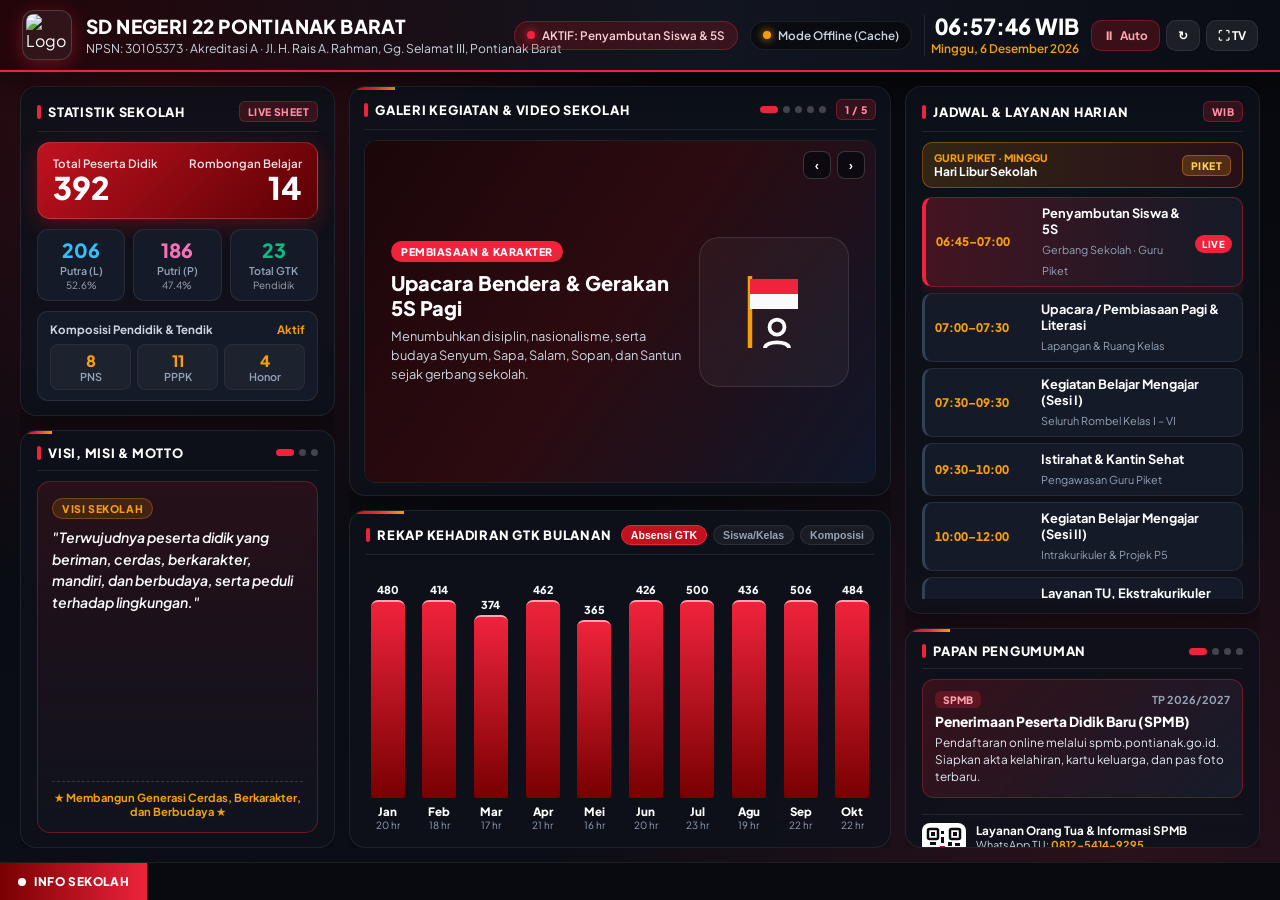
==== commit 13ae52d0: "Update live-tv.html" ====
--- a/live-tv.html
+++ b/live-tv.html
@@ -1237,7 +1237,7 @@
           <div class="qr-text">
             <strong>Layanan Orang Tua & Informasi SPMB</strong>
             WhatsApp TU: <span style="color:var(--accent-gold);font-weight:700">0812-5414-9295</span><br/>
-            Portal Resmi: <span style="color:#fff">eenking.github.io</span>
+            Portal Resmi: <span style="color:#fff">sdn22pontianakbarat.github.io</span>
           </div>
         </div>
       </div>
@@ -1269,7 +1269,7 @@
     let infoIndex = 0;
     let tickCounter = 0;
 
-    // Data Default & Referensi SDN 22 Pontianak Barat (termasuk materi dari eenking.github.io)
+    // Data Default & Referensi SDN 22 Pontianak Barat (termasuk materi dari sdn22pontianakbarat.github.io)
     let appData = {
       statistik: {
         laki: 206,
